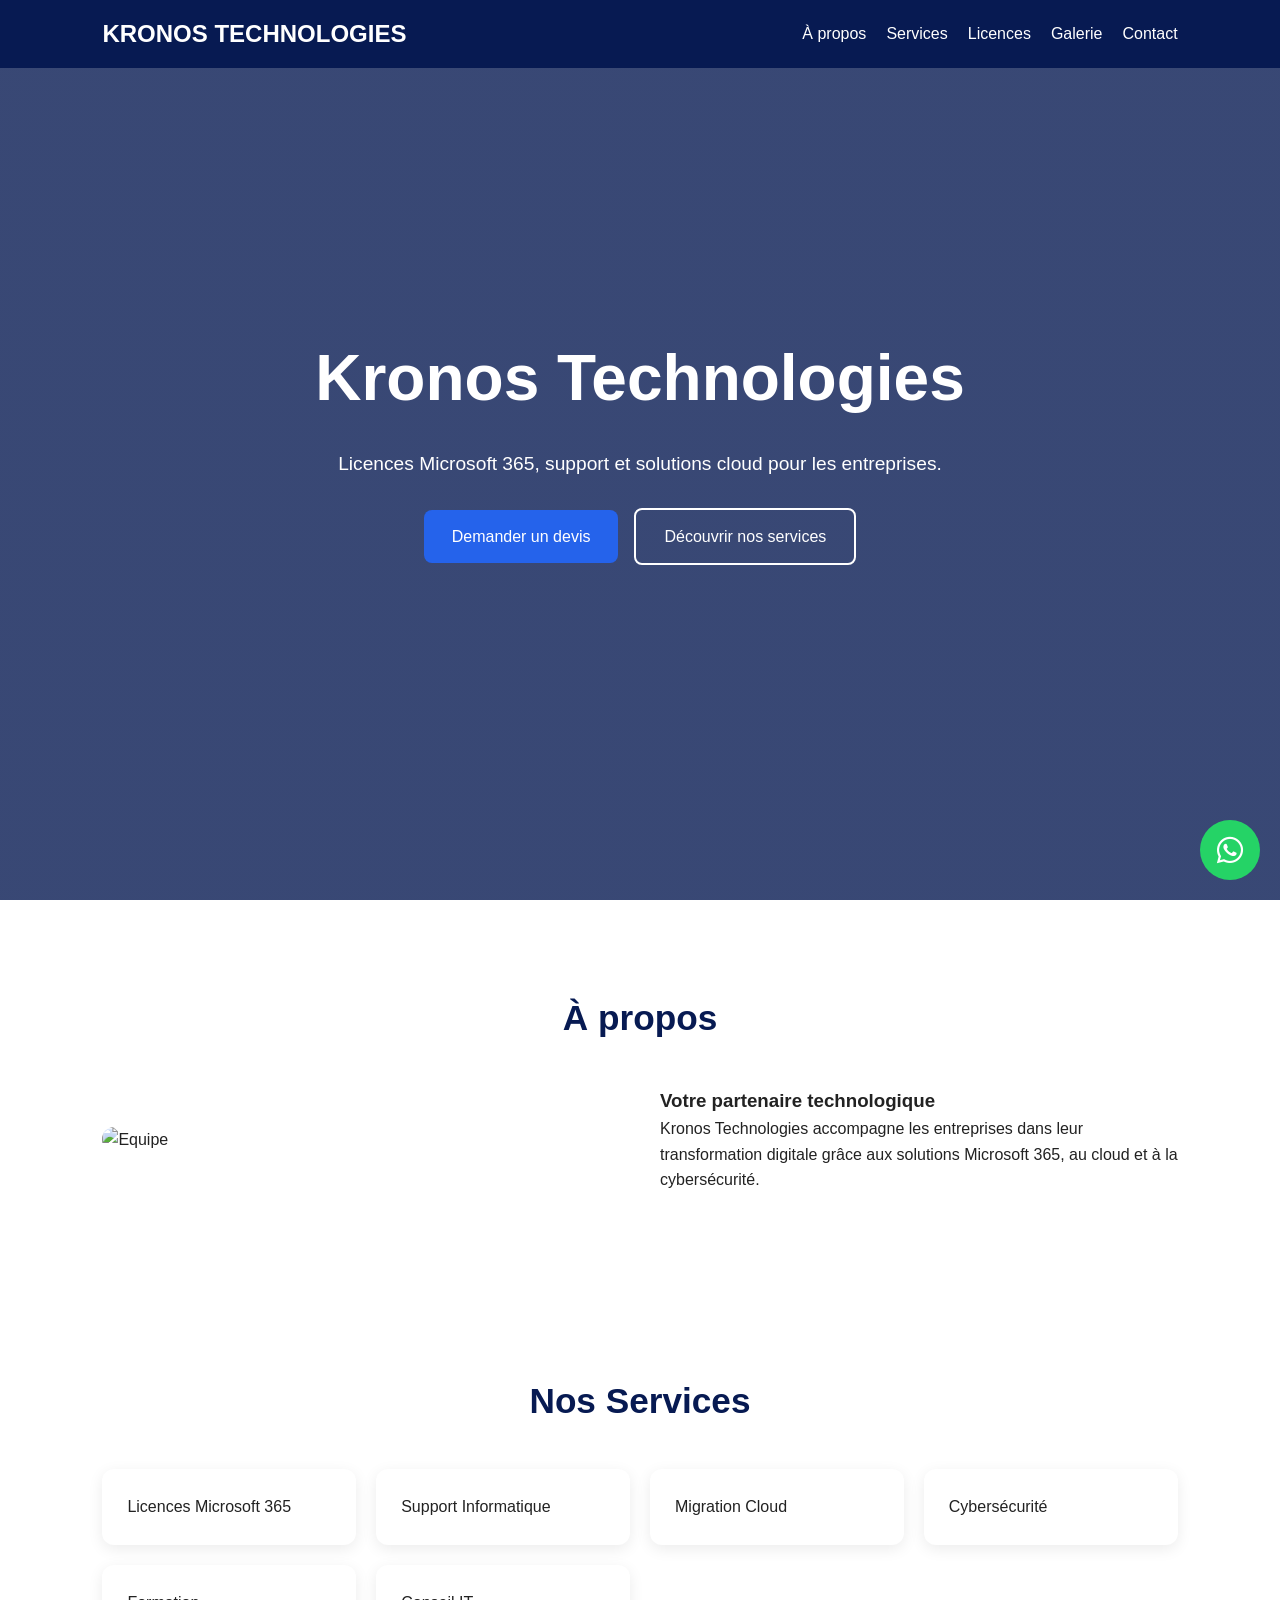
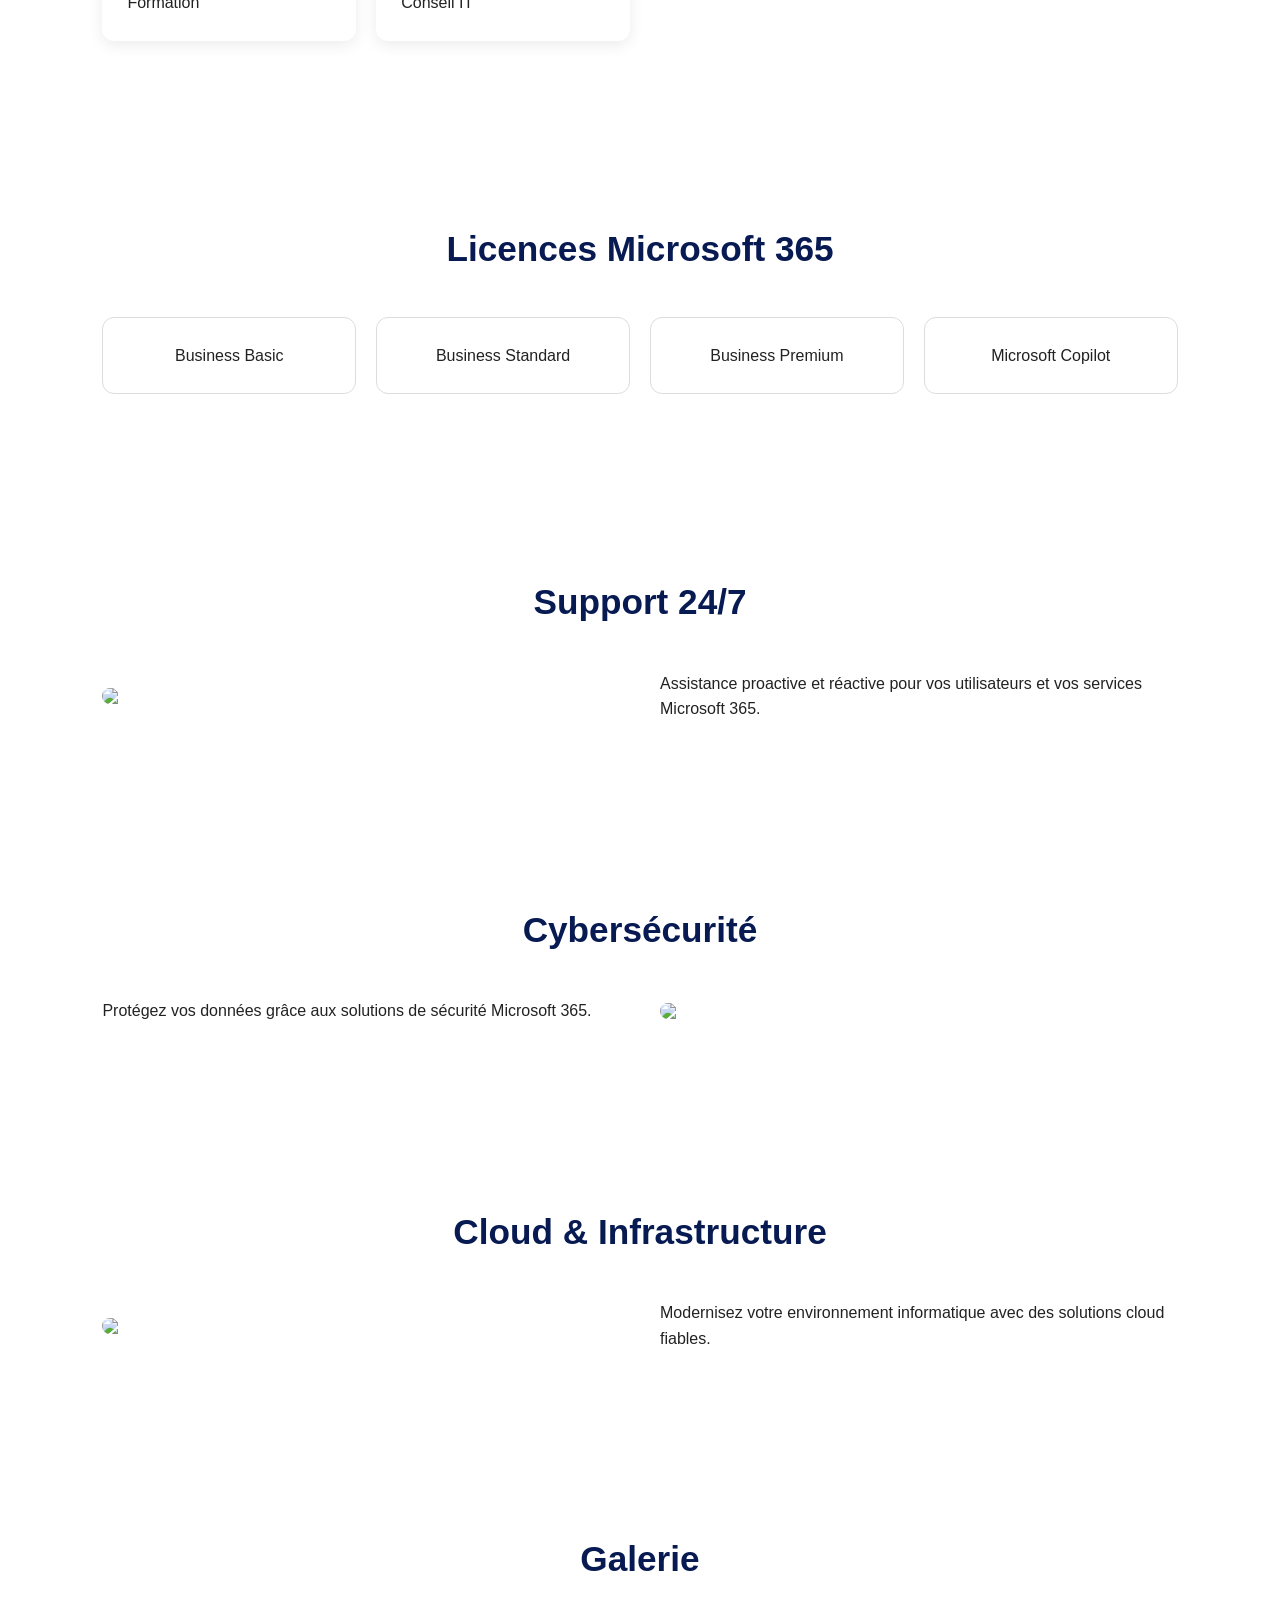
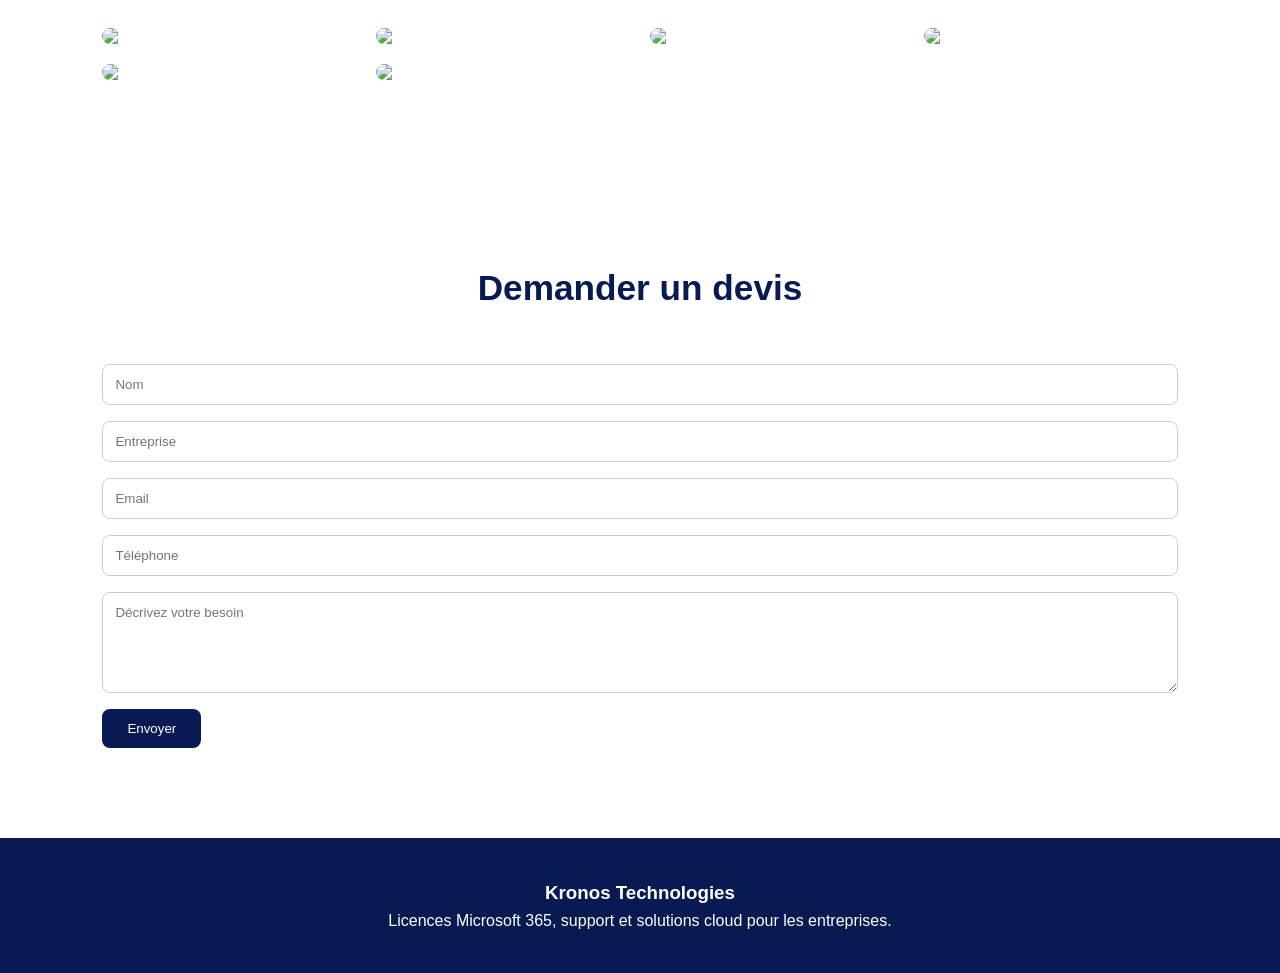
==== index.html @ 43410ce4 "Add files via upload" ====
<!DOCTYPE html>
<html lang="fr">
<head>
<meta charset="UTF-8">
<meta name="viewport" content="width=device-width, initial-scale=1.0">
<title>Kronos Technologies</title>
<link rel="stylesheet" href="https://cdnjs.cloudflare.com/ajax/libs/font-awesome/6.5.2/css/all.min.css">
<style>
*{margin:0;padding:0;box-sizing:border-box;font-family:Segoe UI,sans-serif}
body{color:#222;line-height:1.6}
html{scroll-behavior:smooth}
header{position:fixed;top:0;width:100%;background:#071A52;color:#fff;z-index:1000}
nav{display:flex;justify-content:space-between;align-items:center;padding:15px 8%}
nav a{color:#fff;text-decoration:none;margin-left:20px}
.hero{height:100vh;background:linear-gradient(rgba(7,26,82,.8),rgba(7,26,82,.8)),url('images/hero.jpg') center/cover;display:flex;align-items:center;justify-content:center;text-align:center;color:#fff}
.hero h1{font-size:4rem}.hero p{max-width:700px;margin:20px auto;font-size:1.2rem}
.btn{display:inline-block;padding:14px 28px;border-radius:8px;text-decoration:none;margin:8px}
.btn-primary{background:#2563eb;color:#fff}.btn-secondary{border:2px solid #fff;color:#fff}
.section{padding:90px 8%}.title{text-align:center;color:#071A52;margin-bottom:40px;font-size:2.2rem}
.grid2{display:grid;grid-template-columns:1fr 1fr;gap:40px;align-items:center}
.grid2 img,.gallery img{width:100%;border-radius:12px}
.cards{display:grid;grid-template-columns:repeat(auto-fit,minmax(220px,1fr));gap:20px}
.card{padding:25px;background:#fff;border-radius:12px;box-shadow:0 4px 15px rgba(0,0,0,.08);transition:.3s}.card:hover{transform:translateY(-8px)}
.pricing{display:grid;grid-template-columns:repeat(auto-fit,minmax(220px,1fr));gap:20px}.price{border:1px solid #ddd;padding:25px;border-radius:12px;text-align:center}
.gallery{display:grid;grid-template-columns:repeat(auto-fit,minmax(250px,1fr));gap:20px}
form input,form textarea{width:100%;padding:12px;margin:8px 0;border:1px solid #ccc;border-radius:8px}
form button{background:#071A52;color:#fff;padding:12px 25px;border:none;border-radius:8px}
footer{background:#071A52;color:#fff;text-align:center;padding:40px}.wa{position:fixed;right:20px;bottom:20px;background:#25D366;width:60px;height:60px;border-radius:50%;display:flex;align-items:center;justify-content:center;color:#fff;font-size:30px;text-decoration:none}
@media(max-width:768px){.grid2{grid-template-columns:1fr}nav .links{display:none}.hero h1{font-size:2.5rem}}
</style>
</head>
<body>
<header><nav><h2>KRONOS TECHNOLOGIES</h2><div class='links'><a href='#about'>À propos</a><a href='#services'>Services</a><a href='#licenses'>Licences</a><a href='#gallery'>Galerie</a><a href='#contact'>Contact</a></div></nav></header>
<section class='hero'><div><h1>Kronos Technologies</h1><p>Licences Microsoft 365, support et solutions cloud pour les entreprises.</p><a class='btn btn-primary' href='#contact'>Demander un devis</a><a class='btn btn-secondary' href='#services'>Découvrir nos services</a></div></section>
<section id='about' class='section'><h2 class='title'>À propos</h2><div class='grid2'><img src='images/equipe.jpg' alt='Equipe'><div><h3>Votre partenaire technologique</h3><p>Kronos Technologies accompagne les entreprises dans leur transformation digitale grâce aux solutions Microsoft 365, au cloud et à la cybersécurité.</p></div></div></section>
<section id='services' class='section'><h2 class='title'>Nos Services</h2><div class='cards'><div class='card'>Licences Microsoft 365</div><div class='card'>Support Informatique</div><div class='card'>Migration Cloud</div><div class='card'>Cybersécurité</div><div class='card'>Formation</div><div class='card'>Conseil IT</div></div></section>
<section id='licenses' class='section'><h2 class='title'>Licences Microsoft 365</h2><div class='pricing'><div class='price'>Business Basic</div><div class='price'>Business Standard</div><div class='price'>Business Premium</div><div class='price'>Microsoft Copilot</div></div></section>
<section class='section'><h2 class='title'>Support 24/7</h2><div class='grid2'><img src='images/support.jpg'><div><p>Assistance proactive et réactive pour vos utilisateurs et vos services Microsoft 365.</p></div></div></section>
<section class='section'><h2 class='title'>Cybersécurité</h2><div class='grid2'><div><p>Protégez vos données grâce aux solutions de sécurité Microsoft 365.</p></div><img src='images/security.jpg'></div></section>
<section class='section'><h2 class='title'>Cloud & Infrastructure</h2><div class='grid2'><img src='images/cloud.jpg'><div><p>Modernisez votre environnement informatique avec des solutions cloud fiables.</p></div></div></section>
<section id='gallery' class='section'><h2 class='title'>Galerie</h2><div class='gallery'><img src='images/gallery1.jpg'><img src='images/gallery2.jpg'><img src='images/gallery3.jpg'><img src='images/gallery4.jpg'><img src='images/gallery5.jpg'><img src='images/gallery6.jpg'></div></section>
<section id='contact' class='section'><h2 class='title'>Demander un devis</h2><form><input placeholder='Nom'><input placeholder='Entreprise'><input placeholder='Email'><input placeholder='Téléphone'><textarea rows='5' placeholder='Décrivez votre besoin'></textarea><button>Envoyer</button></form></section>
<footer><h3>Kronos Technologies</h3><p>Licences Microsoft 365, support et solutions cloud pour les entreprises.</p></footer>
<a class='wa' href='https://wa.me/22600000000'><i class='fab fa-whatsapp'></i></a>
</body></html>
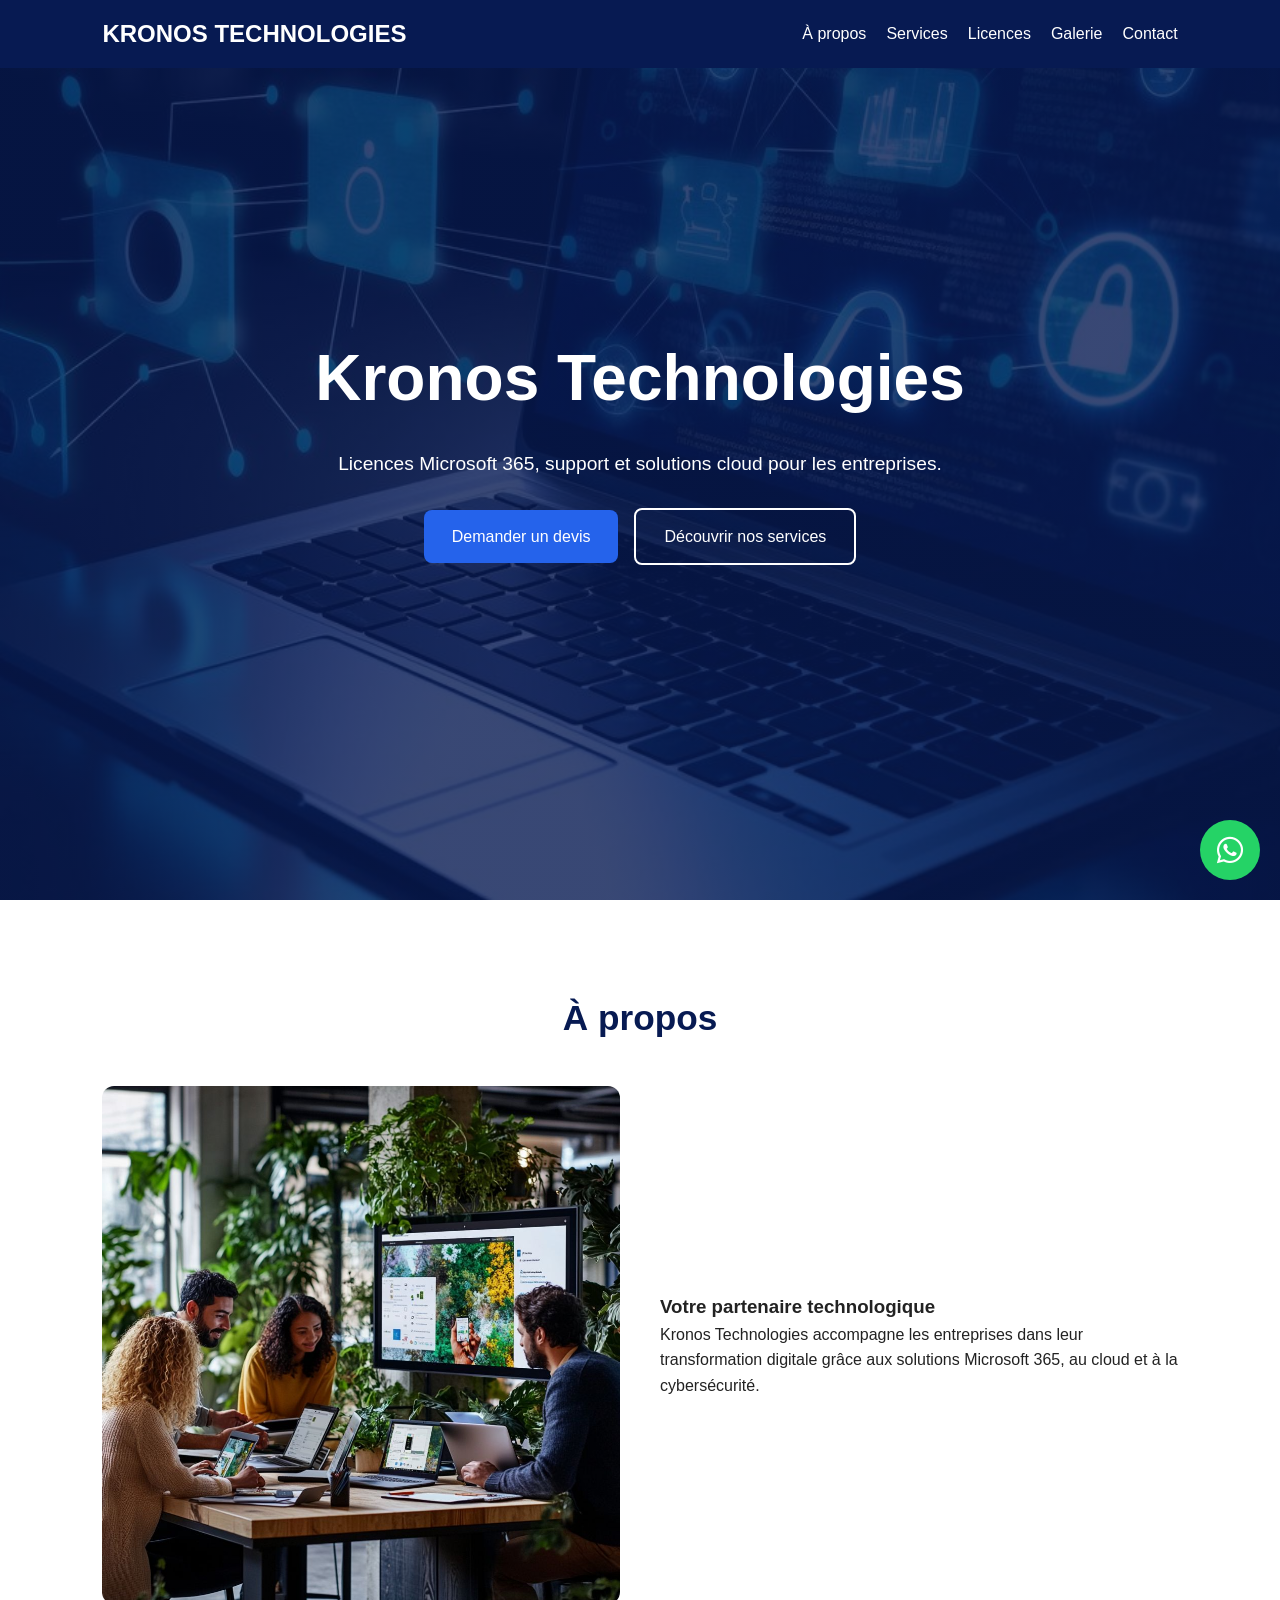
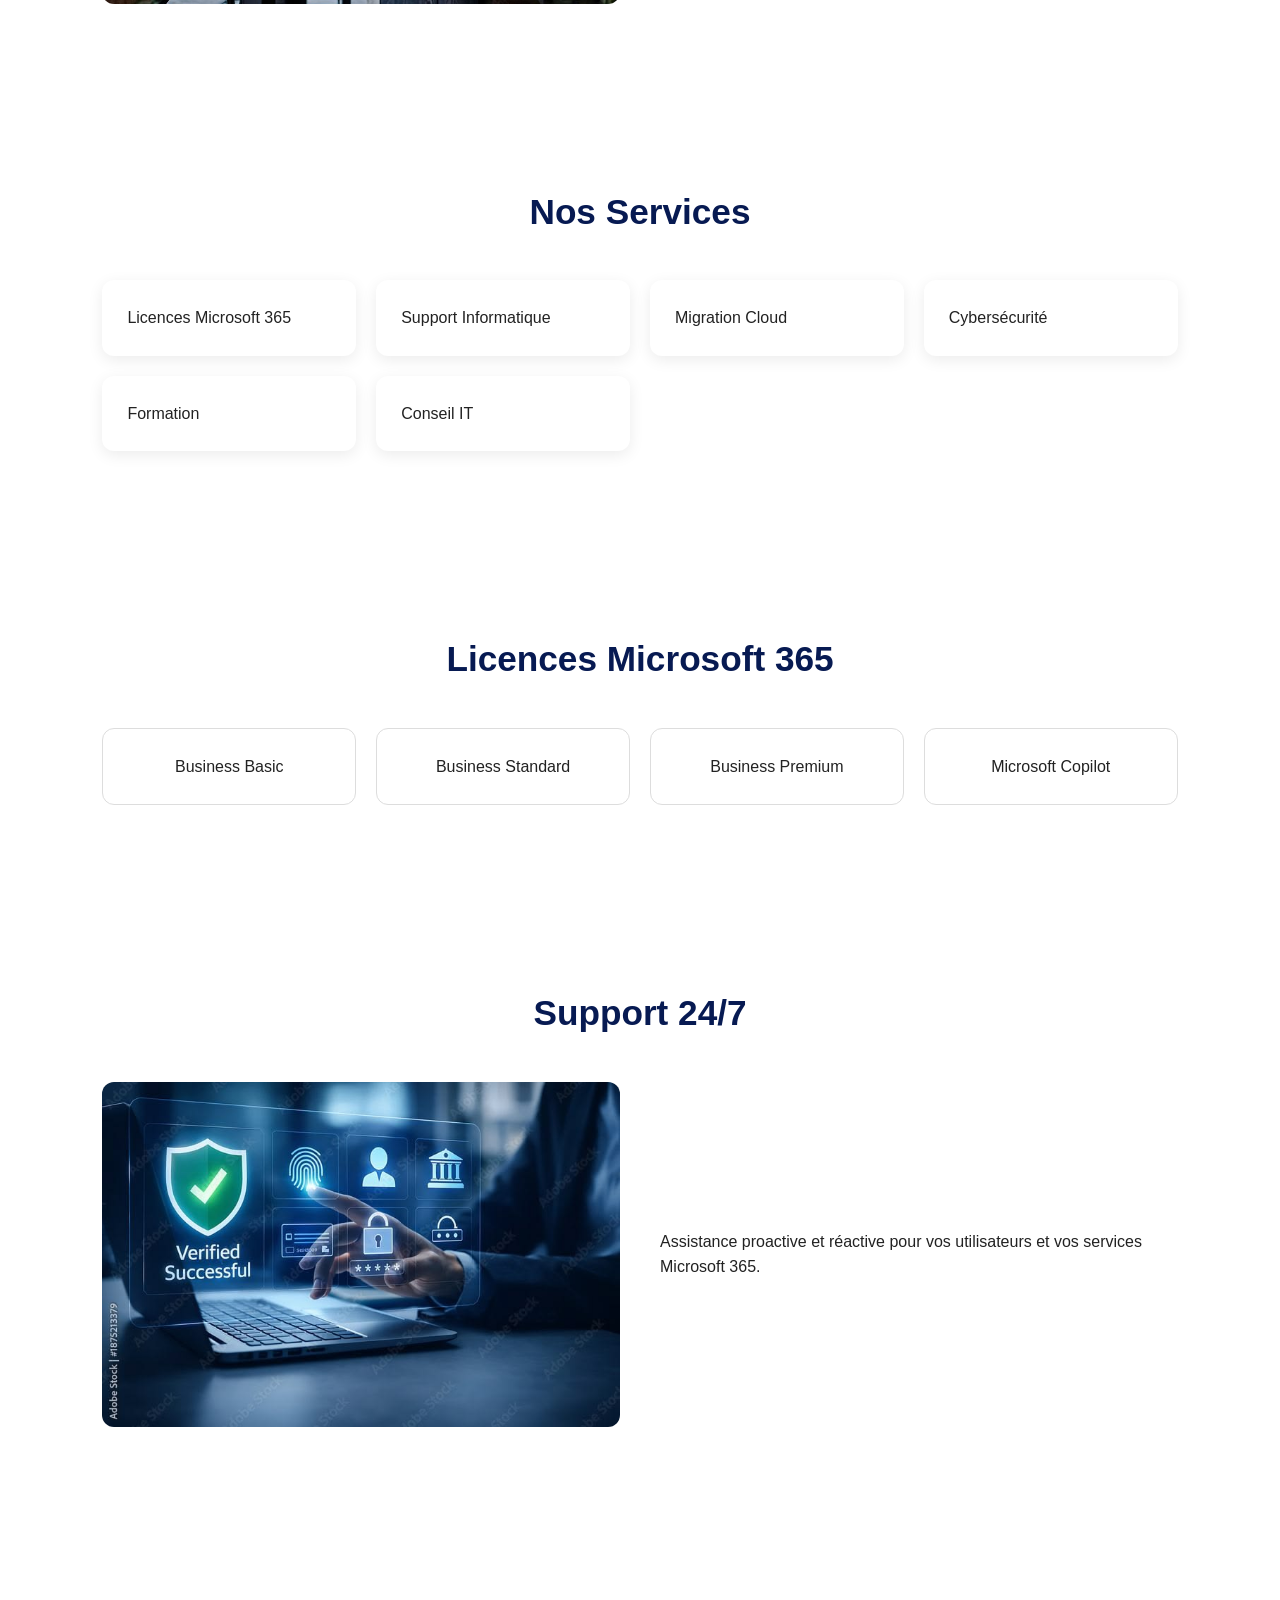
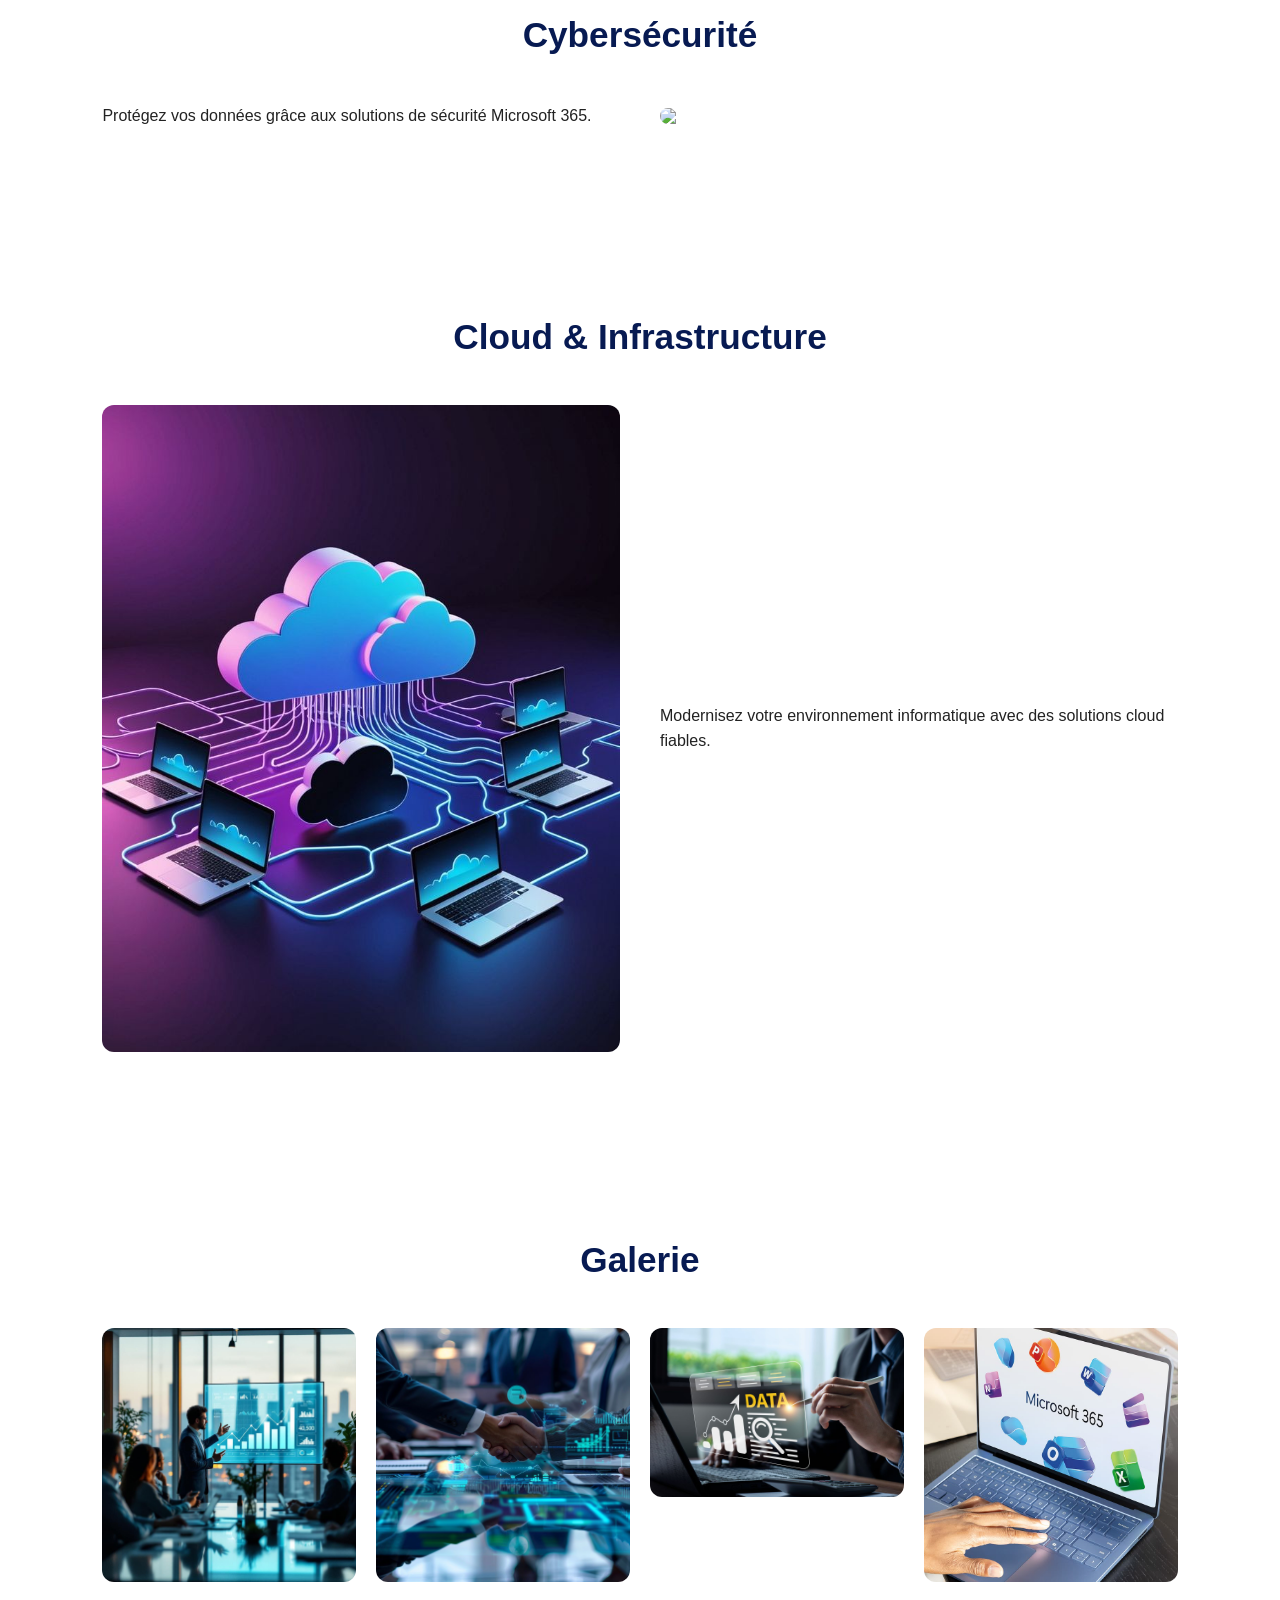
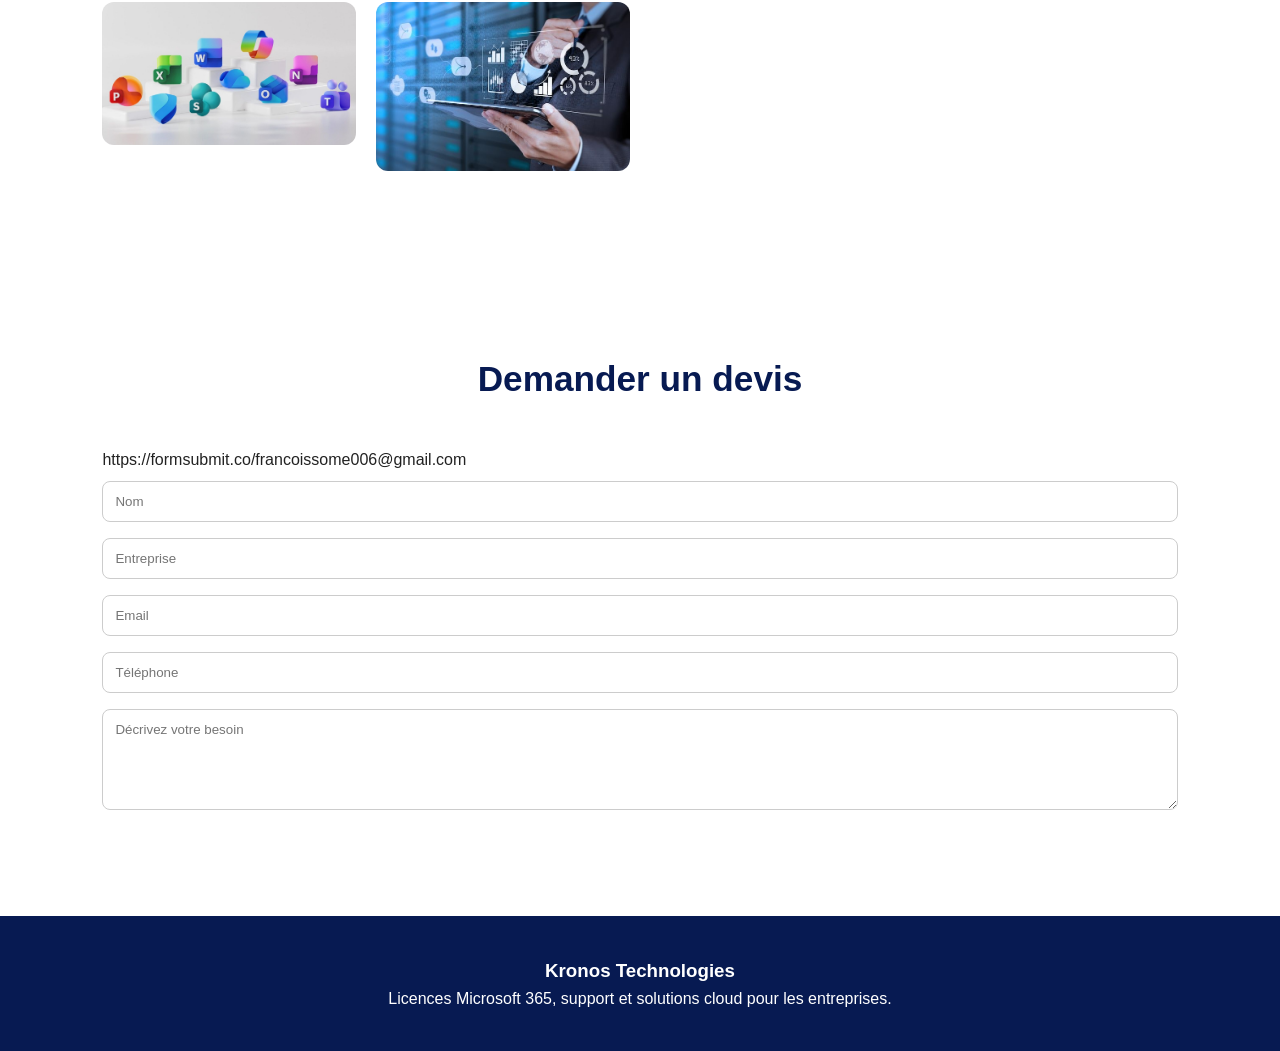
==== commit ae87d9f6: "index.html" ====
--- a/index.html
+++ b/index.html
@@ -39,7 +39,24 @@
 <section class='section'><h2 class='title'>Cybersécurité</h2><div class='grid2'><div><p>Protégez vos données grâce aux solutions de sécurité Microsoft 365.</p></div><img src='images/security.jpg'></div></section>
 <section class='section'><h2 class='title'>Cloud & Infrastructure</h2><div class='grid2'><img src='images/cloud.jpg'><div><p>Modernisez votre environnement informatique avec des solutions cloud fiables.</p></div></div></section>
 <section id='gallery' class='section'><h2 class='title'>Galerie</h2><div class='gallery'><img src='images/gallery1.jpg'><img src='images/gallery2.jpg'><img src='images/gallery3.jpg'><img src='images/gallery4.jpg'><img src='images/gallery5.jpg'><img src='images/gallery6.jpg'></div></section>
-<section id='contact' class='section'><h2 class='title'>Demander un devis</h2><form><input placeholder='Nom'><input placeholder='Entreprise'><input placeholder='Email'><input placeholder='Téléphone'><textarea rows='5' placeholder='Décrivez votre besoin'></textarea><button>Envoyer</button></form></section>
+<section id='contact' class='section'><h2 class='title'>Demander un devis</h2><form>https://formsubmit.co/francoissome006@gmail.com
+
+    <input type="text" name="Nom" placeholder="Nom" required>
+
+    <input type="text" name="Entreprise" placeholder="Entreprise">
+
+    <input type="email" name="Email" placeholder="Email" required>
+
+    <input type="tel" name="Telephone" placeholder="Téléphone">
+
+    <textarea name="Message" rows="5"
+        placeholder="Décrivez votre besoin"
+        required></textarea>
+
+    <input type="hidden" name="_subject"
+        value="Nouvelle demande depuis Kronos Technologies">
+
+    <input type="hidden" name="_captcha"</form></section>
 <footer><h3>Kronos Technologies</h3><p>Licences Microsoft 365, support et solutions cloud pour les entreprises.</p></footer>
 <a class='wa' href='https://wa.me/22600000000'><i class='fab fa-whatsapp'></i></a>
 </body></html>
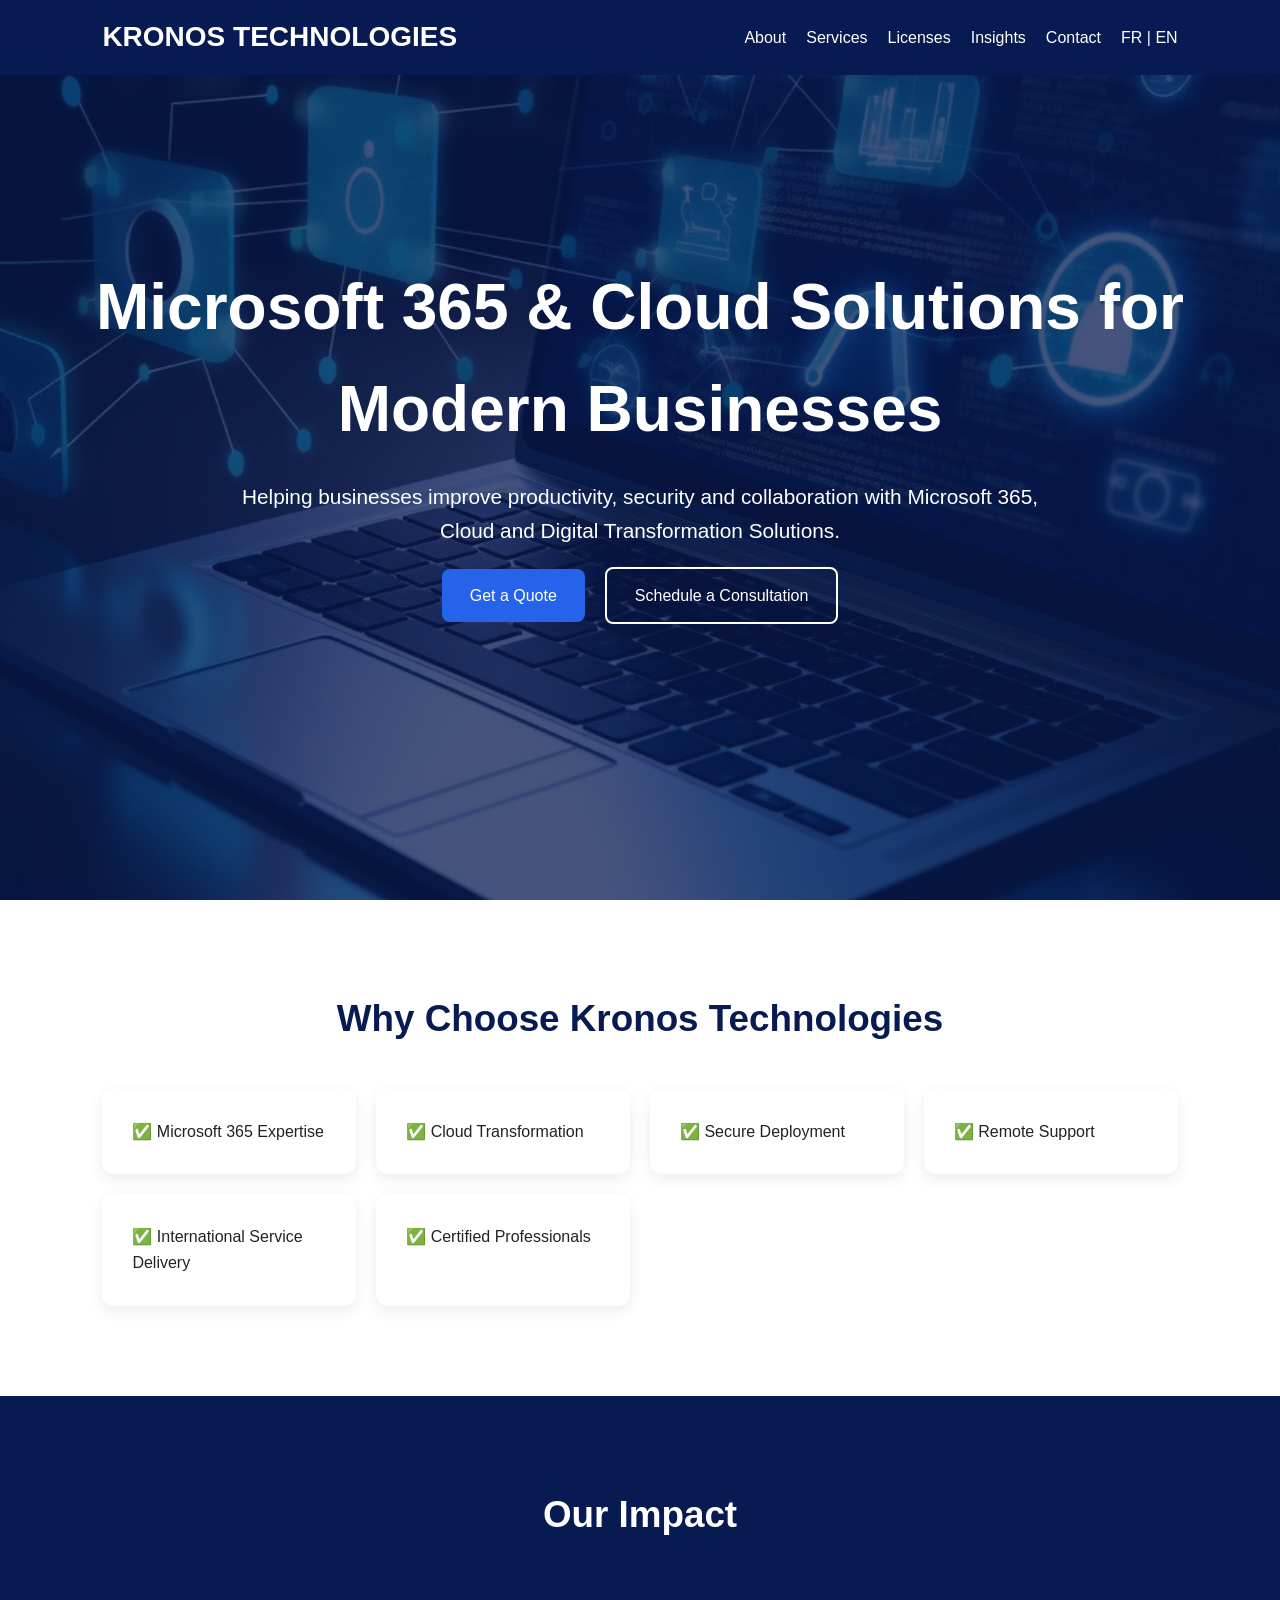
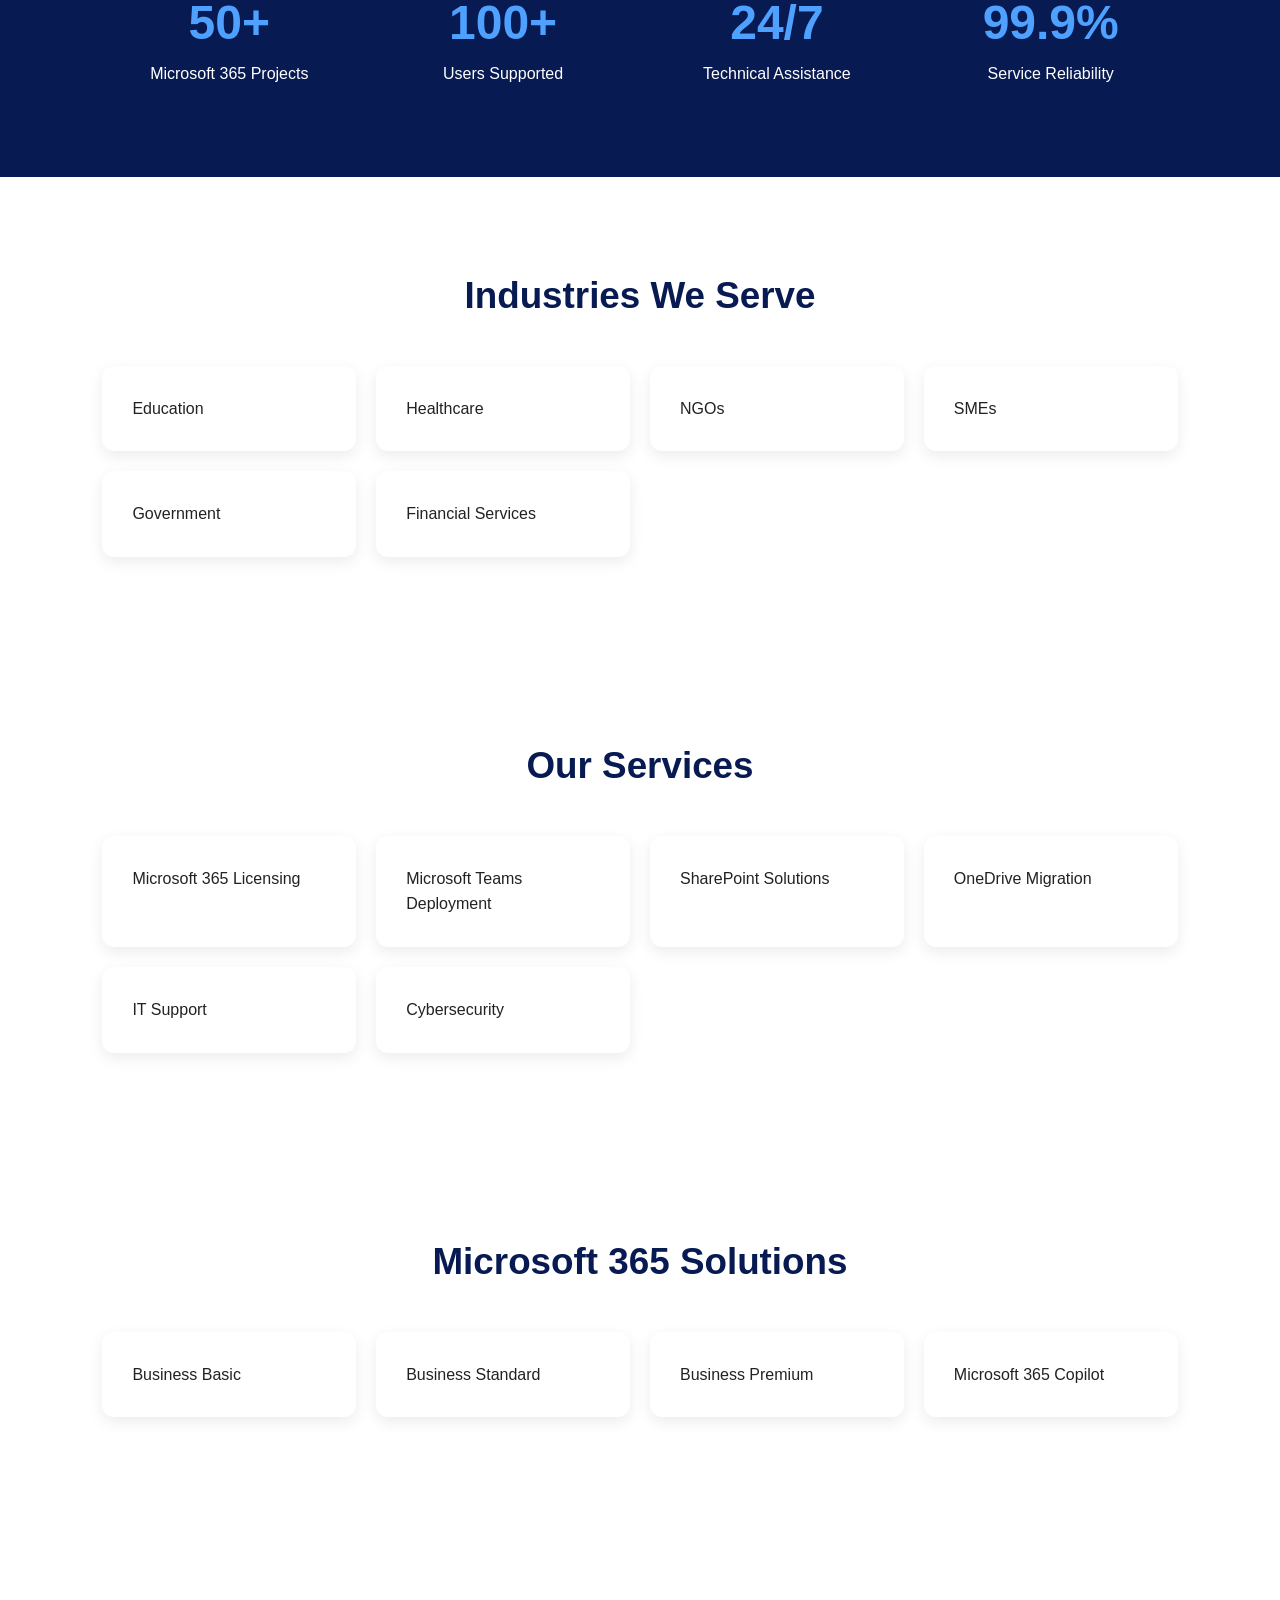
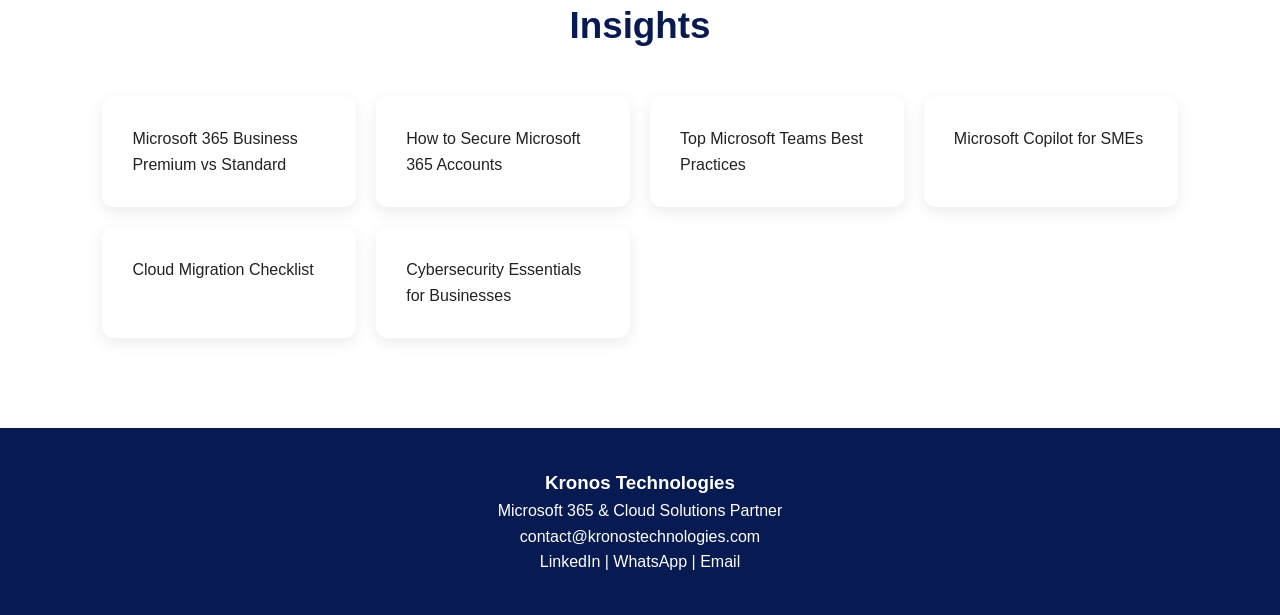
==== commit 8b79ec49: "index.html" ====
--- a/index.html
+++ b/index.html
@@ -1,62 +1,36 @@
 <!DOCTYPE html>
-<html lang="fr">
+<html lang="en">
 <head>
 <meta charset="UTF-8">
 <meta name="viewport" content="width=device-width, initial-scale=1.0">
-<title>Kronos Technologies</title>
-<link rel="stylesheet" href="https://cdnjs.cloudflare.com/ajax/libs/font-awesome/6.5.2/css/all.min.css">
+<title>Kronos Technologies | Microsoft 365 & Cloud Solutions Partner</title>
 <style>
-*{margin:0;padding:0;box-sizing:border-box;font-family:Segoe UI,sans-serif}
+*{margin:0;padding:0;box-sizing:border-box;font-family:Segoe UI,Arial,sans-serif}
 body{color:#222;line-height:1.6}
-html{scroll-behavior:smooth}
-header{position:fixed;top:0;width:100%;background:#071A52;color:#fff;z-index:1000}
-nav{display:flex;justify-content:space-between;align-items:center;padding:15px 8%}
+header{position:fixed;top:0;width:100%;background:#071A52;padding:15px 8%;z-index:1000}
+nav{display:flex;justify-content:space-between;align-items:center}
+.logo{color:#fff;font-size:28px;font-weight:700}
 nav a{color:#fff;text-decoration:none;margin-left:20px}
-.hero{height:100vh;background:linear-gradient(rgba(7,26,82,.8),rgba(7,26,82,.8)),url('images/hero.jpg') center/cover;display:flex;align-items:center;justify-content:center;text-align:center;color:#fff}
-.hero h1{font-size:4rem}.hero p{max-width:700px;margin:20px auto;font-size:1.2rem}
-.btn{display:inline-block;padding:14px 28px;border-radius:8px;text-decoration:none;margin:8px}
-.btn-primary{background:#2563eb;color:#fff}.btn-secondary{border:2px solid #fff;color:#fff}
-.section{padding:90px 8%}.title{text-align:center;color:#071A52;margin-bottom:40px;font-size:2.2rem}
-.grid2{display:grid;grid-template-columns:1fr 1fr;gap:40px;align-items:center}
-.grid2 img,.gallery img{width:100%;border-radius:12px}
-.cards{display:grid;grid-template-columns:repeat(auto-fit,minmax(220px,1fr));gap:20px}
-.card{padding:25px;background:#fff;border-radius:12px;box-shadow:0 4px 15px rgba(0,0,0,.08);transition:.3s}.card:hover{transform:translateY(-8px)}
-.pricing{display:grid;grid-template-columns:repeat(auto-fit,minmax(220px,1fr));gap:20px}.price{border:1px solid #ddd;padding:25px;border-radius:12px;text-align:center}
-.gallery{display:grid;grid-template-columns:repeat(auto-fit,minmax(250px,1fr));gap:20px}
-form input,form textarea{width:100%;padding:12px;margin:8px 0;border:1px solid #ccc;border-radius:8px}
-form button{background:#071A52;color:#fff;padding:12px 25px;border:none;border-radius:8px}
-footer{background:#071A52;color:#fff;text-align:center;padding:40px}.wa{position:fixed;right:20px;bottom:20px;background:#25D366;width:60px;height:60px;border-radius:50%;display:flex;align-items:center;justify-content:center;color:#fff;font-size:30px;text-decoration:none}
-@media(max-width:768px){.grid2{grid-template-columns:1fr}nav .links{display:none}.hero h1{font-size:2.5rem}}
+.hero{height:100vh;background:linear-gradient(rgba(7,26,82,.75),rgba(7,26,82,.75)),url('images/hero.jpg') center/cover;display:flex;align-items:center;justify-content:center;text-align:center;color:#fff;padding:20px}
+.hero h1{font-size:4rem;margin-bottom:20px}.hero p{font-size:1.3rem;max-width:800px;margin:auto}
+.btn{display:inline-block;margin:20px 10px;padding:14px 28px;border-radius:8px;text-decoration:none}
+.btn1{background:#2563EB;color:#fff}.btn2{border:2px solid #fff;color:#fff}
+.section{padding:90px 8%}.title{text-align:center;color:#071A52;margin-bottom:40px;font-size:2.3rem}
+.cards{display:grid;grid-template-columns:repeat(auto-fit,minmax(250px,1fr));gap:20px}
+.card{background:#fff;padding:30px;border-radius:12px;box-shadow:0 5px 15px rgba(0,0,0,.08)}
+.stats{background:#071A52;color:#fff}.stat{text-align:center}.stat h2{font-size:3rem;color:#4ea1ff}
+footer{background:#071A52;color:#fff;text-align:center;padding:40px}
+@media(max-width:768px){.hero h1{font-size:2.5rem}}
 </style>
 </head>
 <body>
-<header><nav><h2>KRONOS TECHNOLOGIES</h2><div class='links'><a href='#about'>À propos</a><a href='#services'>Services</a><a href='#licenses'>Licences</a><a href='#gallery'>Galerie</a><a href='#contact'>Contact</a></div></nav></header>
-<section class='hero'><div><h1>Kronos Technologies</h1><p>Licences Microsoft 365, support et solutions cloud pour les entreprises.</p><a class='btn btn-primary' href='#contact'>Demander un devis</a><a class='btn btn-secondary' href='#services'>Découvrir nos services</a></div></section>
-<section id='about' class='section'><h2 class='title'>À propos</h2><div class='grid2'><img src='images/equipe.jpg' alt='Equipe'><div><h3>Votre partenaire technologique</h3><p>Kronos Technologies accompagne les entreprises dans leur transformation digitale grâce aux solutions Microsoft 365, au cloud et à la cybersécurité.</p></div></div></section>
-<section id='services' class='section'><h2 class='title'>Nos Services</h2><div class='cards'><div class='card'>Licences Microsoft 365</div><div class='card'>Support Informatique</div><div class='card'>Migration Cloud</div><div class='card'>Cybersécurité</div><div class='card'>Formation</div><div class='card'>Conseil IT</div></div></section>
-<section id='licenses' class='section'><h2 class='title'>Licences Microsoft 365</h2><div class='pricing'><div class='price'>Business Basic</div><div class='price'>Business Standard</div><div class='price'>Business Premium</div><div class='price'>Microsoft Copilot</div></div></section>
-<section class='section'><h2 class='title'>Support 24/7</h2><div class='grid2'><img src='images/support.jpg'><div><p>Assistance proactive et réactive pour vos utilisateurs et vos services Microsoft 365.</p></div></div></section>
-<section class='section'><h2 class='title'>Cybersécurité</h2><div class='grid2'><div><p>Protégez vos données grâce aux solutions de sécurité Microsoft 365.</p></div><img src='images/security.jpg'></div></section>
-<section class='section'><h2 class='title'>Cloud & Infrastructure</h2><div class='grid2'><img src='images/cloud.jpg'><div><p>Modernisez votre environnement informatique avec des solutions cloud fiables.</p></div></div></section>
-<section id='gallery' class='section'><h2 class='title'>Galerie</h2><div class='gallery'><img src='images/gallery1.jpg'><img src='images/gallery2.jpg'><img src='images/gallery3.jpg'><img src='images/gallery4.jpg'><img src='images/gallery5.jpg'><img src='images/gallery6.jpg'></div></section>
-<section id='contact' class='section'><h2 class='title'>Demander un devis</h2><form>https://formsubmit.co/francoissome006@gmail.com
-
-    <input type="text" name="Nom" placeholder="Nom" required>
-
-    <input type="text" name="Entreprise" placeholder="Entreprise">
-
-    <input type="email" name="Email" placeholder="Email" required>
-
-    <input type="tel" name="Telephone" placeholder="Téléphone">
-
-    <textarea name="Message" rows="5"
-        placeholder="Décrivez votre besoin"
-        required></textarea>
-
-    <input type="hidden" name="_subject"
-        value="Nouvelle demande depuis Kronos Technologies">
-
-    <input type="hidden" name="_captcha"</form></section>
-<footer><h3>Kronos Technologies</h3><p>Licences Microsoft 365, support et solutions cloud pour les entreprises.</p></footer>
-<a class='wa' href='https://wa.me/22600000000'><i class='fab fa-whatsapp'></i></a>
+<header><nav><div class='logo'>KRONOS TECHNOLOGIES</div><div><a href='#about'>About</a><a href='#services'>Services</a><a href='#licenses'>Licenses</a><a href='#insights'>Insights</a><a href='contact.html'>Contact</a><a href='#'>FR | EN</a></div></nav></header>
+<section class='hero'><div><h1>Microsoft 365 & Cloud Solutions for Modern Businesses</h1><p>Helping businesses improve productivity, security and collaboration with Microsoft 365, Cloud and Digital Transformation Solutions.</p><a class='btn btn1' href='contact.html'>Get a Quote</a><a class='btn btn2' href='contact.html'>Schedule a Consultation</a></div></section>
+<section id='about' class='section'><h2 class='title'>Why Choose Kronos Technologies</h2><div class='cards'><div class='card'>✅ Microsoft 365 Expertise</div><div class='card'>✅ Cloud Transformation</div><div class='card'>✅ Secure Deployment</div><div class='card'>✅ Remote Support</div><div class='card'>✅ International Service Delivery</div><div class='card'>✅ Certified Professionals</div></div></section>
+<section class='section stats'><h2 class='title' style='color:white'>Our Impact</h2><div class='cards'><div class='stat'><h2>50+</h2><p>Microsoft 365 Projects</p></div><div class='stat'><h2>100+</h2><p>Users Supported</p></div><div class='stat'><h2>24/7</h2><p>Technical Assistance</p></div><div class='stat'><h2>99.9%</h2><p>Service Reliability</p></div></div></section>
+<section class='section'><h2 class='title'>Industries We Serve</h2><div class='cards'><div class='card'>Education</div><div class='card'>Healthcare</div><div class='card'>NGOs</div><div class='card'>SMEs</div><div class='card'>Government</div><div class='card'>Financial Services</div></div></section>
+<section id='services' class='section'><h2 class='title'>Our Services</h2><div class='cards'><div class='card'>Microsoft 365 Licensing</div><div class='card'>Microsoft Teams Deployment</div><div class='card'>SharePoint Solutions</div><div class='card'>OneDrive Migration</div><div class='card'>IT Support</div><div class='card'>Cybersecurity</div></div></section>
+<section id='licenses' class='section'><h2 class='title'>Microsoft 365 Solutions</h2><div class='cards'><div class='card'>Business Basic</div><div class='card'>Business Standard</div><div class='card'>Business Premium</div><div class='card'>Microsoft 365 Copilot</div></div></section>
+<section id='insights' class='section'><h2 class='title'>Insights</h2><div class='cards'><div class='card'>Microsoft 365 Business Premium vs Standard</div><div class='card'>How to Secure Microsoft 365 Accounts</div><div class='card'>Top Microsoft Teams Best Practices</div><div class='card'>Microsoft Copilot for SMEs</div><div class='card'>Cloud Migration Checklist</div><div class='card'>Cybersecurity Essentials for Businesses</div></div></section>
+<footer><h3>Kronos Technologies</h3><p>Microsoft 365 & Cloud Solutions Partner</p><p>contact@kronostechnologies.com</p><p>LinkedIn | WhatsApp | Email</p></footer>
 </body></html>
